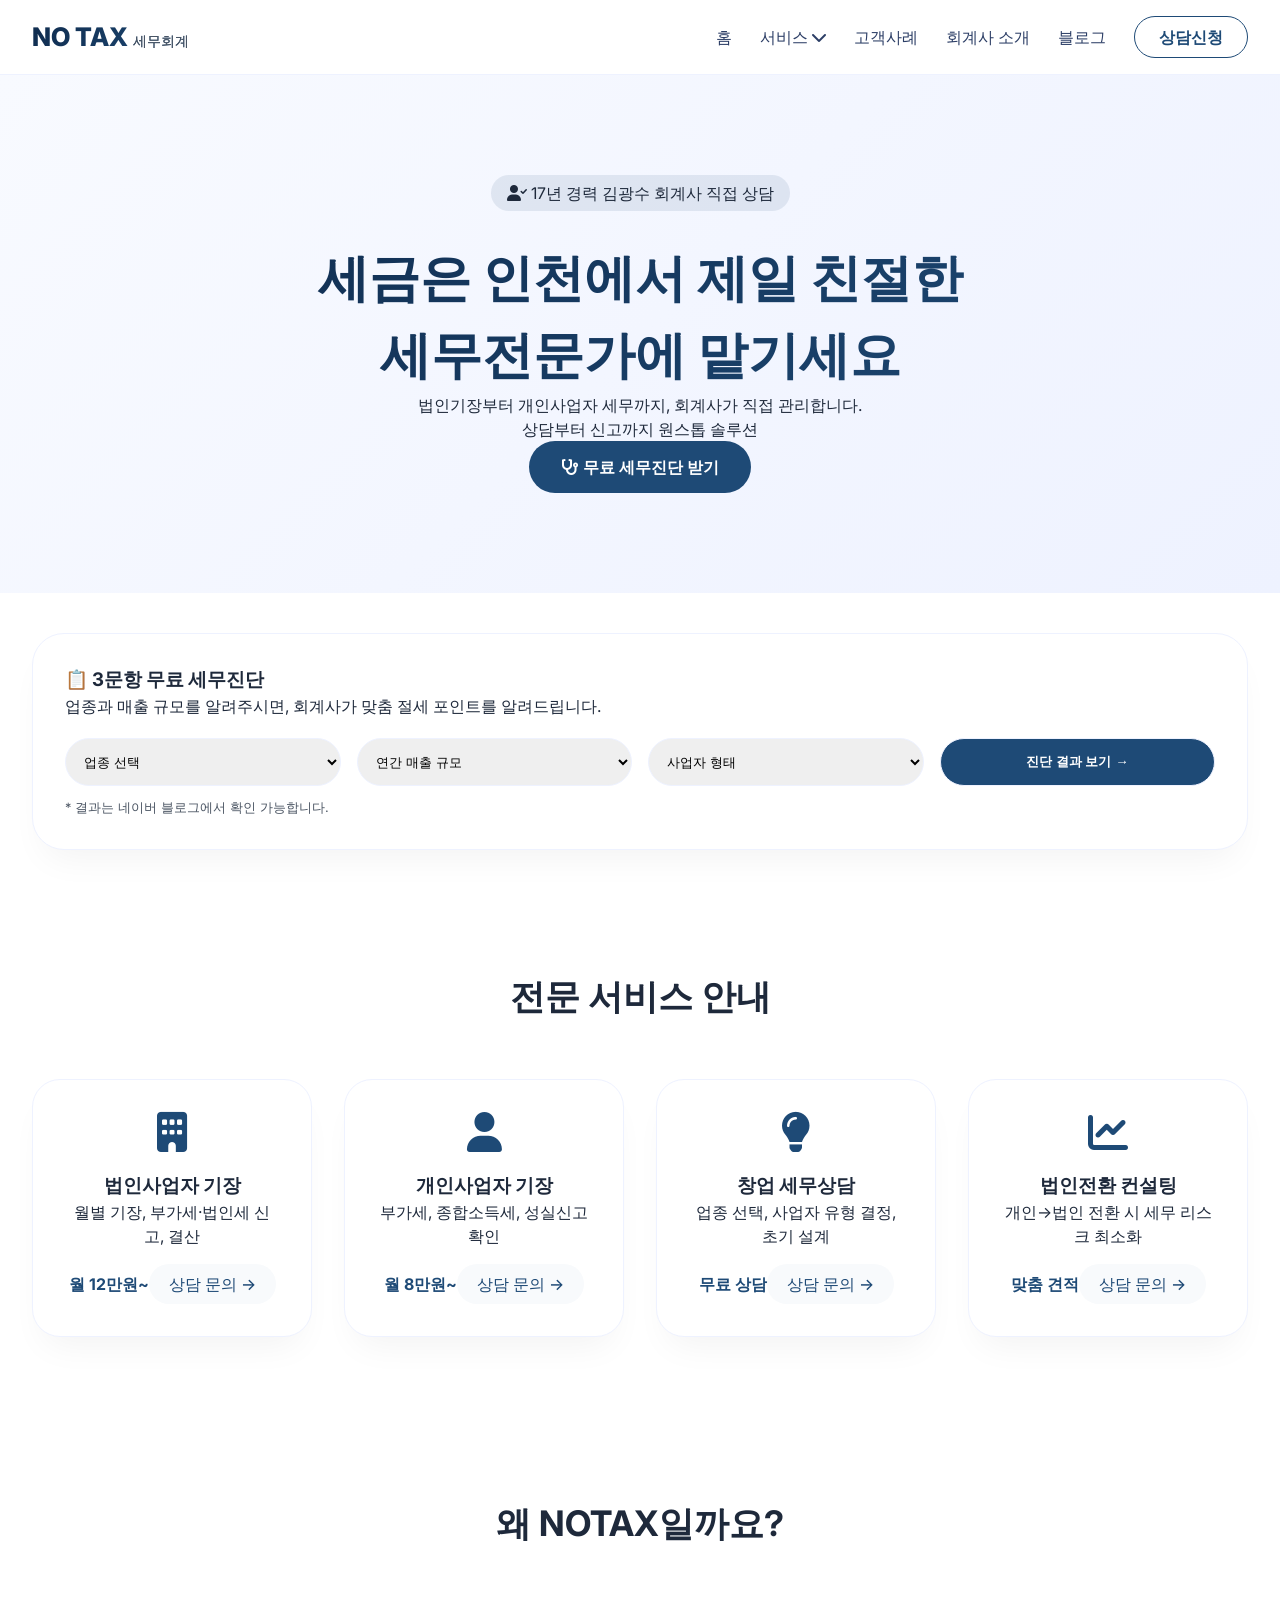
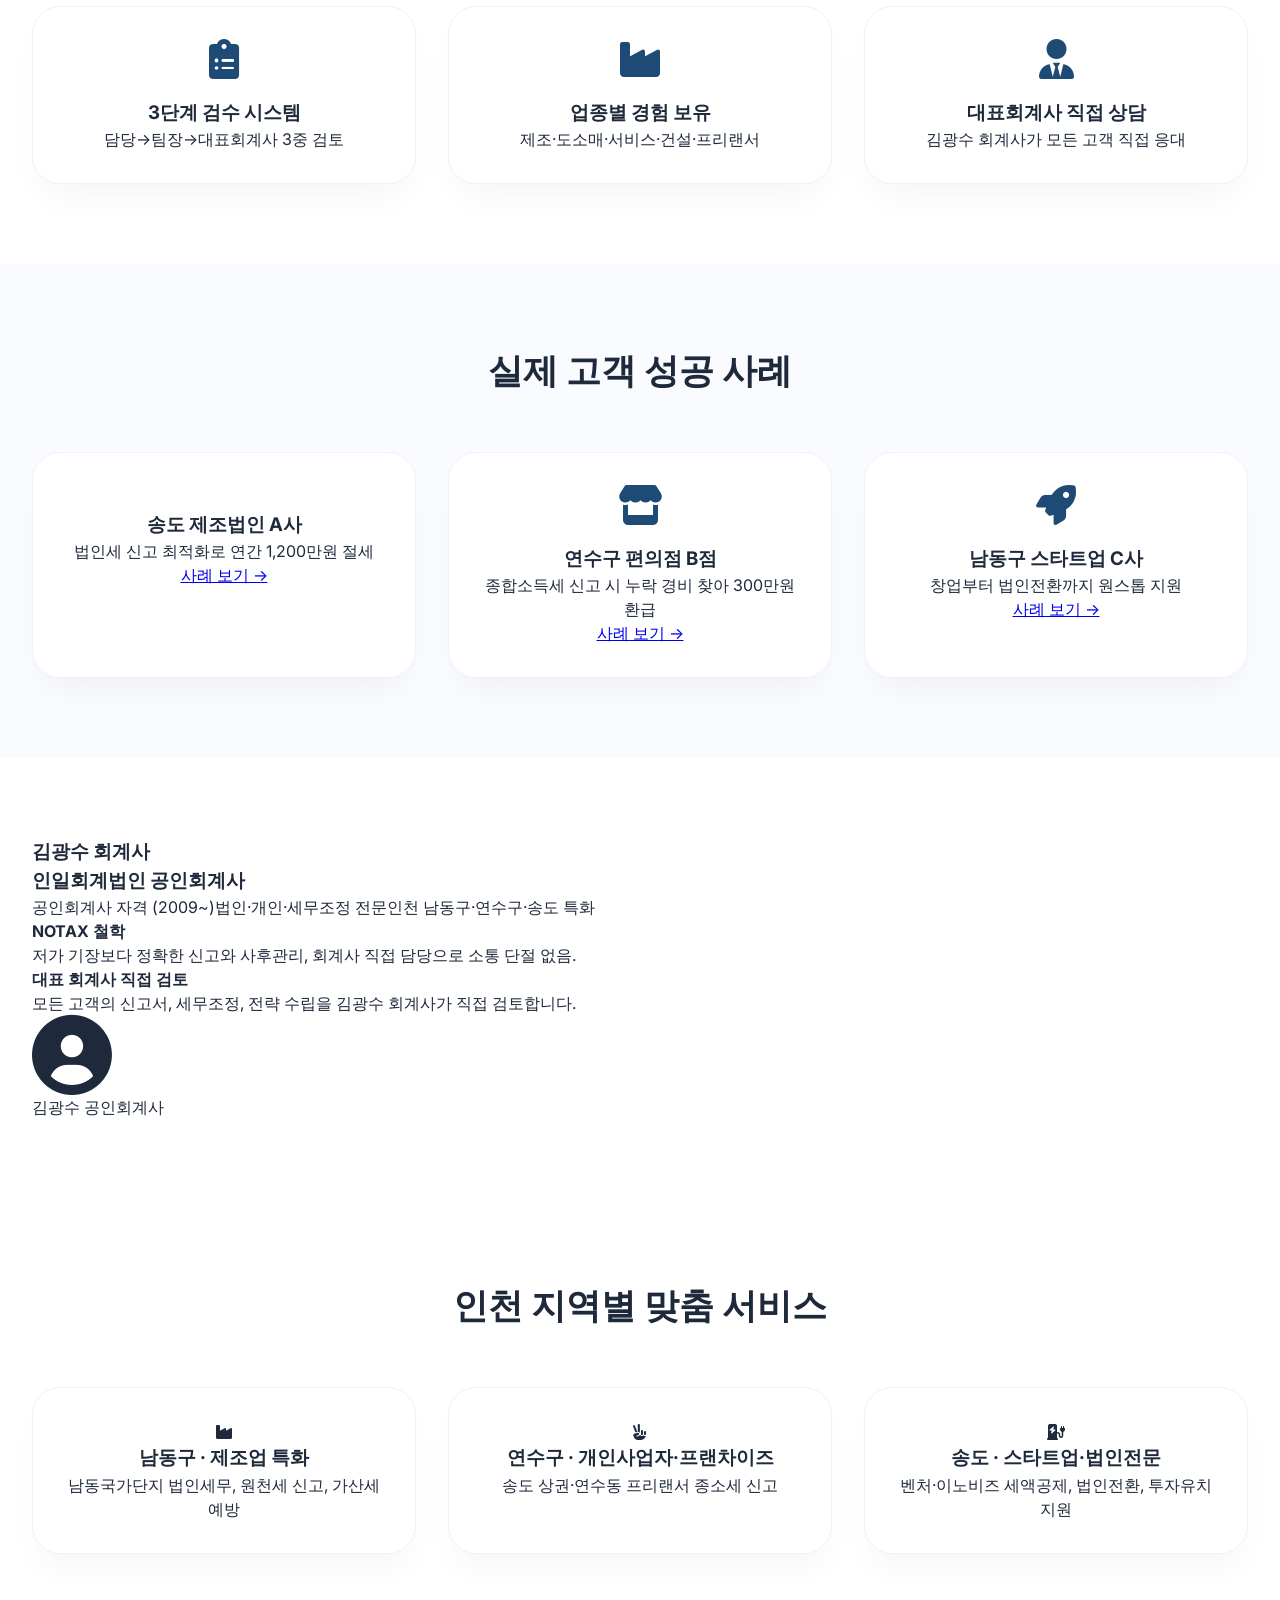
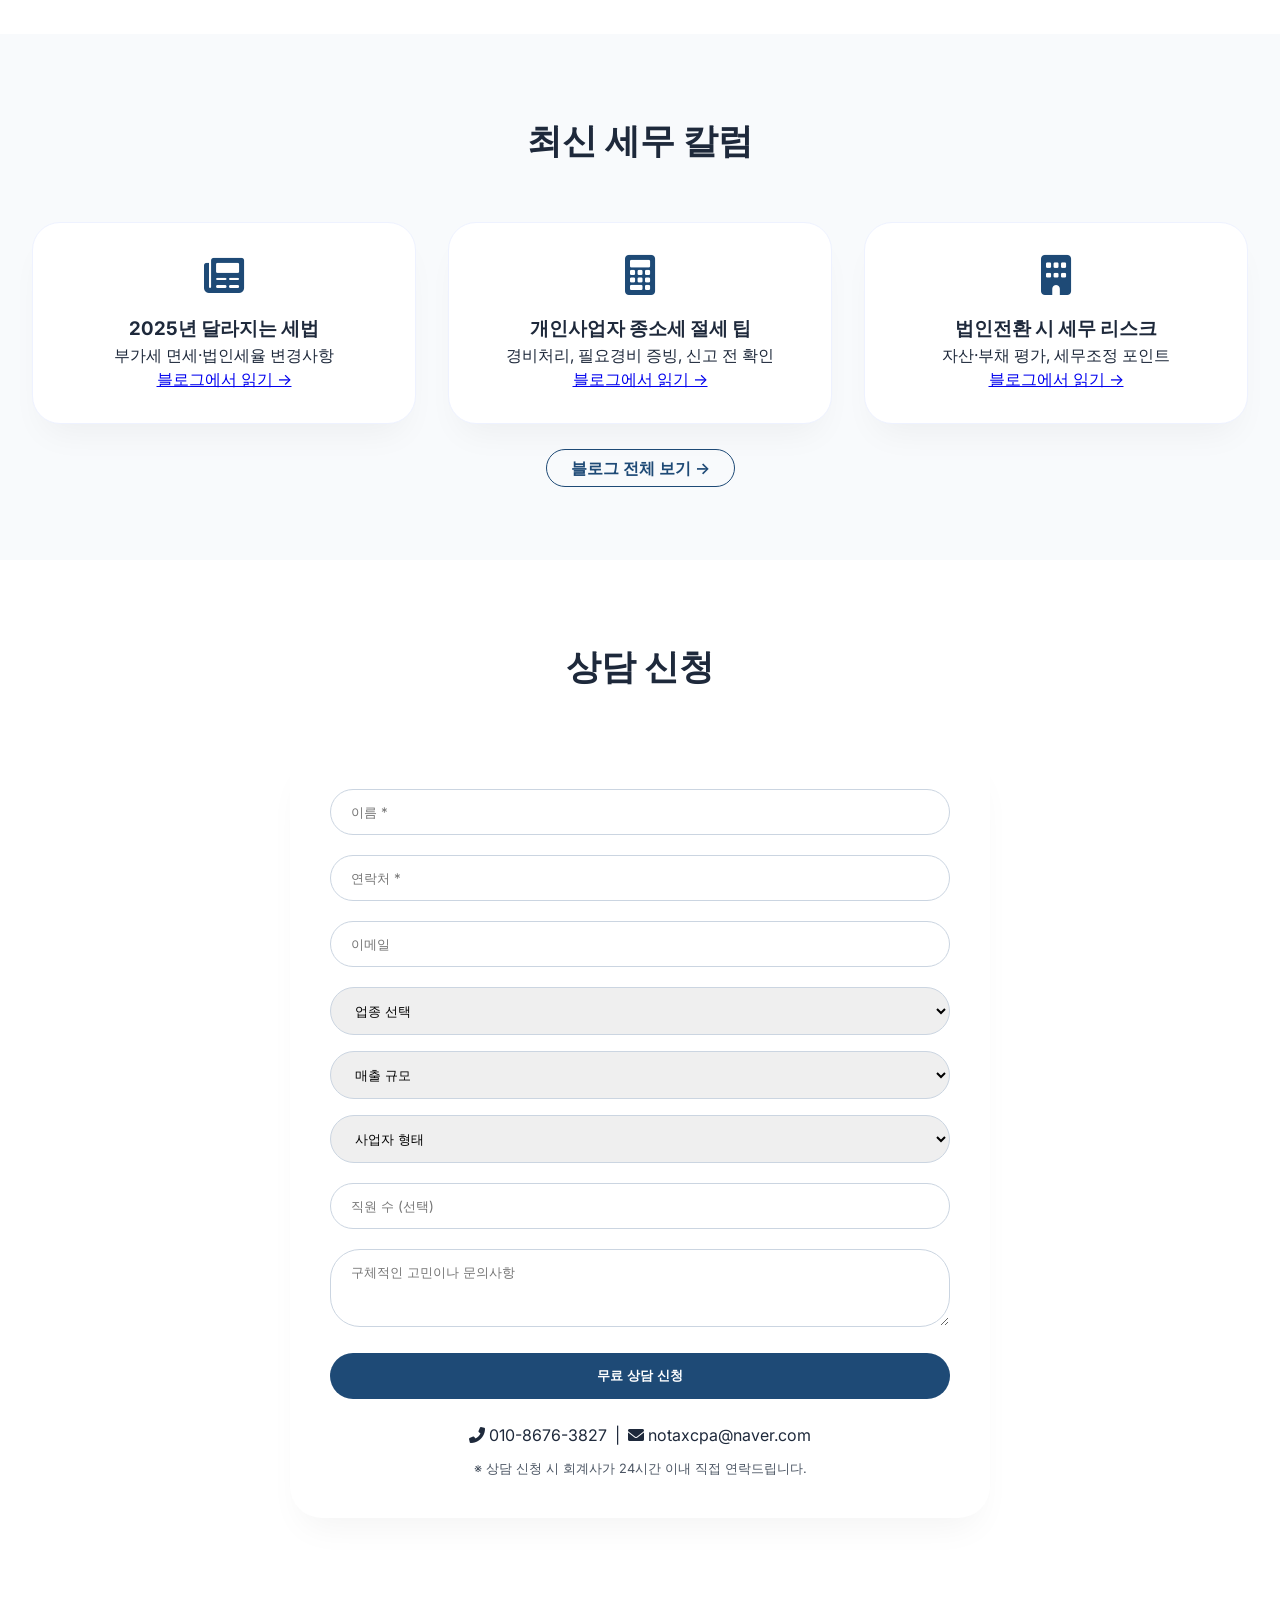
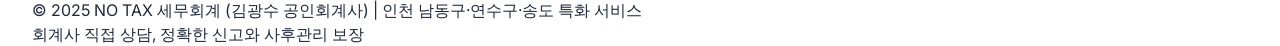
==== index.html @ ab807191 "new d" ====
<!DOCTYPE html>
<html lang="ko">
<head>
    <meta charset="UTF-8">
    <meta name="viewport" content="width=device-width, initial-scale=1.0, user-scalable=yes">
    <title>NOTAX 세무회계 | 김광수 회계사 | 인천 세무·회계 컨설팅</title>
    <meta name="description" content="17년 경력 김광수 회계사가 직접 상담하는 인천 남동구·연수구·송도 지역 특화 세무회계. 법인·개인사업자 기장, 세무조정, 절세컨설팅.">
    <meta name="keywords" content="인천세무사, 남동구세무사, 연수구세무사, 송도세무사, 김광수회계사, 법인세무, 개인사업자세무">
    <link href="https://fonts.googleapis.com/css2?family=Inter:opsz,wght@14..32,300..800&display=swap" rel="stylesheet">
    <link rel="stylesheet" href="https://cdnjs.cloudflare.com/ajax/libs/font-awesome/6.0.0-beta3/css/all.min.css">
    <link rel="stylesheet" href="css/style.css">
</head>
<body>
<header>
    <div class="container header-inner">
        <div class="logo">NO TAX <span>세무회계</span></div>
        <div class="menu-toggle"><i class="fas fa-bars"></i></div>
        <nav>
            <a href="#home">홈</a>
            <div class="dropdown"><button class="dropbtn">서비스 <i class="fas fa-chevron-down"></i></button>
                <div class="dropdown-content"><a href="#service-corp">법인사업자 기장</a><a href="#service-individual">개인사업자 기장</a><a href="#service-startup">창업 세무상담</a><a href="#service-conversion">법인전환 컨설팅</a></div>
            </div>
            <a href="#cases">고객사례</a><a href="#about">회계사 소개</a><a href="#blog">블로그</a>
            <a href="#contact" class="btn-outline">상담신청</a>
        </nav>
    </div>
</header>
<main>
    <section class="hero" id="home"><div class="container"><div class="hero-badge"><i class="fas fa-user-check"></i> 17년 경력 김광수 회계사 직접 상담</div><h1>세금은 인천에서 제일 친절한<br>세무전문가에 맡기세요</h1><p>법인기장부터 개인사업자 세무까지, 회계사가 직접 관리합니다.<br>상담부터 신고까지 원스톱 솔루션</p><a href="#free-diagnosis" class="btn-primary"><i class="fas fa-stethoscope"></i> 무료 세무진단 받기</a></div></section>
    <section id="free-diagnosis" style="background:#fff; padding:40px 0;"><div class="container"><div class="diagnosis-box"><h3>📋 3문항 무료 세무진단</h3><p>업종과 매출 규모를 알려주시면, 회계사가 맞춤 절세 포인트를 알려드립니다.</p><form id="quickDiagnosis"><div class="diag-row"><select id="industry" required><option value="">업종 선택</option><option>제조업</option><option>도소매업</option><option>서비스업</option><option>건설업</option><option>프리랜서</option></select><select id="revenue" required><option value="">연간 매출 규모</option><option>1억 미만</option><option>1억~5억</option><option>5억~10억</option><option>10억 이상</option></select><select id="businessType" required><option value="">사업자 형태</option><option>개인사업자</option><option>법인사업자</option></select><button type="submit" class="btn-primary">진단 결과 보기 →</button></div></form><p class="small">* 결과는 네이버 블로그에서 확인 가능합니다.</p></div></div></section>
    <section id="services"><div class="container"><h2 class="section-title">전문 서비스 안내</h2><div class="card-grid"><div class="card" id="service-corp"><i class="fas fa-building"></i><h3>법인사업자 기장</h3><p>월별 기장, 부가세·법인세 신고, 결산</p><span class="price-tag">월 12만원~</span><a href="#contact" class="btn-sm">상담 문의 →</a></div><div class="card" id="service-individual"><i class="fas fa-user"></i><h3>개인사업자 기장</h3><p>부가세, 종합소득세, 성실신고 확인</p><span class="price-tag">월 8만원~</span><a href="#contact" class="btn-sm">상담 문의 →</a></div><div class="card" id="service-startup"><i class="fas fa-lightbulb"></i><h3>창업 세무상담</h3><p>업종 선택, 사업자 유형 결정, 초기 설계</p><span class="price-tag">무료 상담</span><a href="#contact" class="btn-sm">상담 문의 →</a></div><div class="card" id="service-conversion"><i class="fas fa-chart-line"></i><h3>법인전환 컨설팅</h3><p>개인→법인 전환 시 세무 리스크 최소화</p><span class="price-tag">맞춤 견적</span><a href="#contact" class="btn-sm">상담 문의 →</a></div></div></div></section>
    <section class="trust-section"><div class="container"><h2 class="section-title">왜 NOTAX일까요?</h2><div class="trust-grid"><div class="trust-item"><i class="fas fa-clipboard-list"></i><h3>3단계 검수 시스템</h3><p>담당→팀장→대표회계사 3중 검토</p></div><div class="trust-item"><i class="fas fa-industry"></i><h3>업종별 경험 보유</h3><p>제조·도소매·서비스·건설·프리랜서</p></div><div class="trust-item"><i class="fas fa-user-tie"></i><h3>대표회계사 직접 상담</h3><p>김광수 회계사가 모든 고객 직접 응대</p></div></div></div></section>
    <section id="cases" style="background:#f9fbfe;"><div class="container"><h2 class="section-title">실제 고객 성공 사례</h2><div class="case-grid"><div class="case-card"><i class="fas fa-chart-simple"></i><h3>송도 제조법인 A사</h3><p>법인세 신고 최적화로 연간 1,200만원 절세</p><a href="#" class="naver-blog-link" data-category="case1">사례 보기 →</a></div><div class="case-card"><i class="fas fa-store"></i><h3>연수구 편의점 B점</h3><p>종합소득세 신고 시 누락 경비 찾아 300만원 환급</p><a href="#" class="naver-blog-link" data-category="case2">사례 보기 →</a></div><div class="case-card"><i class="fas fa-rocket"></i><h3>남동구 스타트업 C사</h3><p>창업부터 법인전환까지 원스톱 지원</p><a href="#" class="naver-blog-link" data-category="case3">사례 보기 →</a></div></div></div></section>
    <section id="about"><div class="container"><div class="about-grid"><div class="about-text"><h3>김광수 회계사<br>인일회계법인 공인회계사</h3><div class="badge-list"><span class="badge">공인회계사 자격 (2009~)</span><span class="badge">법인·개인·세무조정 전문</span><span class="badge">인천 남동구·연수구·송도 특화</span></div><p><strong>NOTAX 철학</strong><br>저가 기장보다 정확한 신고와 사후관리, 회계사 직접 담당으로 소통 단절 없음.</p><p><strong>대표 회계사 직접 검토</strong><br>모든 고객의 신고서, 세무조정, 전략 수립을 김광수 회계사가 직접 검토합니다.</p></div><div class="about-image"><i class="fas fa-user-circle" style="font-size:5rem;"></i><p>김광수 공인회계사</p></div></div></div></section>
    <section style="background:#fff;"><div class="container"><h2 class="section-title">인천 지역별 맞춤 서비스</h2><div class="region-advanced"><div class="region-block"><i class="fas fa-industry"></i><h3>남동구 · 제조업 특화</h3><p>남동국가단지 법인세무, 원천세 신고, 가산세 예방</p></div><div class="region-block"><i class="fas fa-hand-peace"></i><h3>연수구 · 개인사업자·프랜차이즈</h3><p>송도 상권·연수동 프리랜서 종소세 신고</p></div><div class="region-block"><i class="fas fa-charging-station"></i><h3>송도 · 스타트업·법인전문</h3><p>벤처·이노비즈 세액공제, 법인전환, 투자유치 지원</p></div></div></div></section>
    <section id="blog" style="background:#f8fafc;"><div class="container"><h2 class="section-title">최신 세무 칼럼</h2><div class="blog-grid"><div class="blog-card"><i class="fas fa-newspaper"></i><h3>2025년 달라지는 세법</h3><p>부가세 면세·법인세율 변경사항</p><a href="#" class="naver-blog-link" data-category="blog1">블로그에서 읽기 →</a></div><div class="blog-card"><i class="fas fa-calculator"></i><h3>개인사업자 종소세 절세 팁</h3><p>경비처리, 필요경비 증빙, 신고 전 확인</p><a href="#" class="naver-blog-link" data-category="blog2">블로그에서 읽기 →</a></div><div class="blog-card"><i class="fas fa-building"></i><h3>법인전환 시 세무 리스크</h3><p>자산·부채 평가, 세무조정 포인트</p><a href="#" class="naver-blog-link" data-category="blog3">블로그에서 읽기 →</a></div></div><div class="center-btn"><a href="#" class="btn-outline naver-blog-link" data-category="blog-main">블로그 전체 보기 →</a></div></div></section>
    <section id="contact"><div class="container"><h2 class="section-title">상담 신청</h2><div class="contact-form"><form id="taxContactForm"><div class="form-group"><input type="text" placeholder="이름 *" required></div><div class="form-group"><input type="tel" placeholder="연락처 *" required></div><div class="form-group"><input type="email" placeholder="이메일"></div><div class="form-row"><select required><option value="">업종 선택</option><option>제조업</option><option>도소매업</option><option>서비스업</option><option>건설업</option><option>프리랜서</option></select><select required><option value="">매출 규모</option><option>1억 미만</option><option>1억~5억</option><option>5억~10억</option><option>10억 이상</option></select><select required><option value="">사업자 형태</option><option>개인사업자</option><option>법인사업자</option></select></div><div class="form-group"><input type="text" placeholder="직원 수 (선택)"></div><div class="form-group"><textarea rows="3" placeholder="구체적인 고민이나 문의사항"></textarea></div><button type="submit" class="btn-primary" style="width:100%">무료 상담 신청</button></form><div class="contact-direct"><p><i class="fas fa-phone-alt"></i> 010-8676-3827 &nbsp;|&nbsp; <i class="fas fa-envelope"></i> notaxcpa@naver.com</p><p class="small">※ 상담 신청 시 회계사가 24시간 이내 직접 연락드립니다.</p></div></div></div></section>
</main>
<footer><div class="container"><p>© 2025 NO TAX 세무회계 (김광수 공인회계사) | 인천 남동구·연수구·송도 특화 서비스</p><p>회계사 직접 상담, 정확한 신고와 사후관리 보장</p></div></footer>
<script src="js/main.js"></script>
</body>
</html>
---- css/style.css ----
:root{--primary:#1e4a76;--primary-dark:#0f2b4d;--gray-bg:#f8fafc;--border:#eef2ff;--text-dark:#1e293b;--text-light:#4b5563;--radius-card:28px;--radius-btn:44px;--shadow:0 20px 35px -12px rgba(0,0,0,0.05)}*{margin:0;padding:0;box-sizing:border-box}body{font-family:'Inter','Pretendard',sans-serif;background:#fff;color:var(--text-dark);line-height:1.5;scroll-behavior:smooth}.container{max-width:1280px;margin:0 auto;padding:0 32px}header{position:sticky;top:0;background:rgba(255,255,255,0.96);backdrop-filter:blur(12px);border-bottom:1px solid var(--border);z-index:1000;padding:16px 0}.header-inner{display:flex;justify-content:space-between;align-items:center;flex-wrap:wrap}.logo{font-weight:800;font-size:1.6rem;background:linear-gradient(135deg,var(--primary-dark),var(--primary));background-clip:text;-webkit-background-clip:text;color:transparent}.logo span{font-size:0.85rem;font-weight:400;background:none;color:var(--text-light)}nav{display:flex;gap:28px;align-items:center}nav a,.dropbtn{text-decoration:none;color:#2c3e66;font-weight:500;transition:0.2s;background:none;border:none;font-size:1rem;cursor:pointer}.dropdown{position:relative}.dropdown-content{display:none;position:absolute;background:#fff;min-width:180px;box-shadow:0 12px 24px rgba(0,0,0,0.08);border-radius:16px;top:30px;left:0;z-index:1;padding:8px 0;border:1px solid var(--border)}.dropdown-content a{display:block;padding:10px 20px;color:var(--text-light)}.dropdown:hover .dropdown-content{display:block}.btn-outline{border:1.5px solid var(--primary);padding:8px 24px;border-radius:40px;color:var(--primary);font-weight:600;background:transparent;text-decoration:none}.btn-outline:hover{background:var(--primary);color:#fff}.btn-primary{background:var(--primary);color:#fff;padding:14px 32px;border-radius:var(--radius-btn);font-weight:600;border:none;cursor:pointer;transition:0.2s;display:inline-block;text-decoration:none}.btn-primary:hover{background:var(--primary-dark);transform:translateY(-2px)}.btn-sm{display:inline-block;margin-top:16px;padding:8px 20px;background:var(--gray-bg);color:var(--primary);border-radius:40px;text-decoration:none;font-weight:500}section{padding:80px 0}.section-title{text-align:center;font-size:2.2rem;margin-bottom:56px;font-weight:700}.hero{background:linear-gradient(135deg,#f8faff,#eef2ff);text-align:center;padding:100px 0}.hero h1{font-size:3.2rem;background:linear-gradient(135deg,var(--primary-dark),var(--primary));background-clip:text;-webkit-background-clip:text;color:transparent}.hero-badge{display:inline-block;background:rgba(30,74,118,0.1);padding:6px 16px;border-radius:40px;margin-bottom:28px}.diagnosis-box{background:#fff;border-radius:32px;padding:32px;box-shadow:var(--shadow);border:1px solid var(--border)}.diag-row{display:flex;gap:16px;flex-wrap:wrap;margin-top:20px}.diag-row select,.diag-row button{flex:1;padding:14px;border-radius:40px;border:1px solid var(--border)}.card-grid,.trust-grid,.case-grid,.blog-grid,.region-advanced{display:flex;gap:32px;flex-wrap:wrap;justify-content:center}.card,.trust-item,.case-card,.blog-card,.region-block{background:#fff;border-radius:var(--radius-card);padding:32px;box-shadow:var(--shadow);border:1px solid var(--border);flex:1;min-width:240px;text-align:center;transition:0.2s}.card i,.trust-item i,.case-card i,.blog-card i{font-size:2.5rem;color:var(--primary);margin-bottom:20px}.price-tag{font-weight:700;color:var(--primary);display:inline-block;margin-top:12px}.contact-form{max-width:700px;margin:0 auto;background:#fff;padding:40px;border-radius:32px;box-shadow:var(--shadow)}.form-group,.form-row{margin-bottom:20px}.form-row{display:flex;gap:16px;flex-wrap:wrap}input,select,textarea{width:100%;padding:14px 20px;border:1px solid #cbd5e1;border-radius:30px;font-family:inherit}.contact-direct{text-align:center;margin-top:24px}.menu-toggle{display:none;font-size:1.8rem;cursor:pointer}.center-btn{text-align:center;margin-top:32px}.small{font-size:0.8rem;color:var(--text-light);margin-top:12px}@media (max-width:768px){.container{padding:0 20px}nav{display:none;width:100%;flex-direction:column;background:#fff;padding:20px;border-radius:28px;margin-top:16px}nav.show{display:flex}.menu-toggle{display:block}.dropdown-content{position:static;box-shadow:none;padding-left:20px}.hero h1{font-size:2.2rem}.diag-row,.form-row{flex-direction:column}}
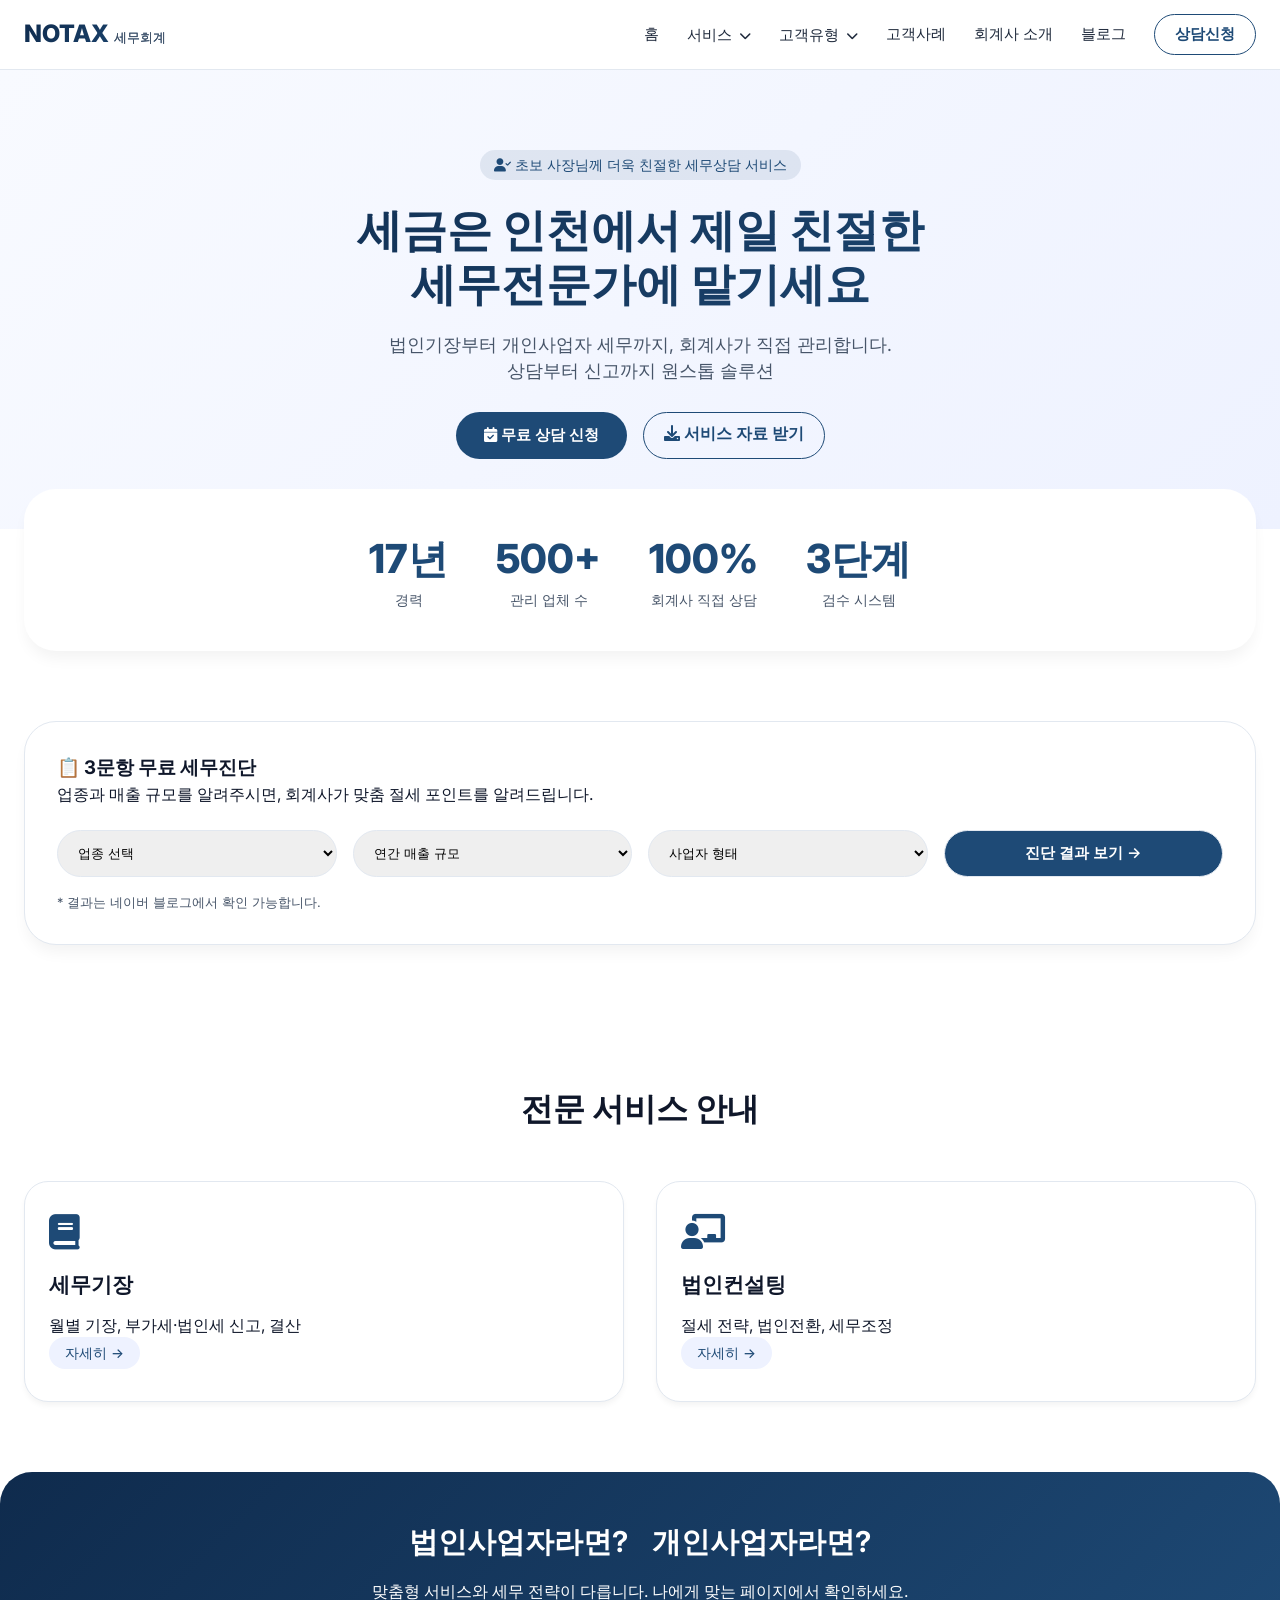
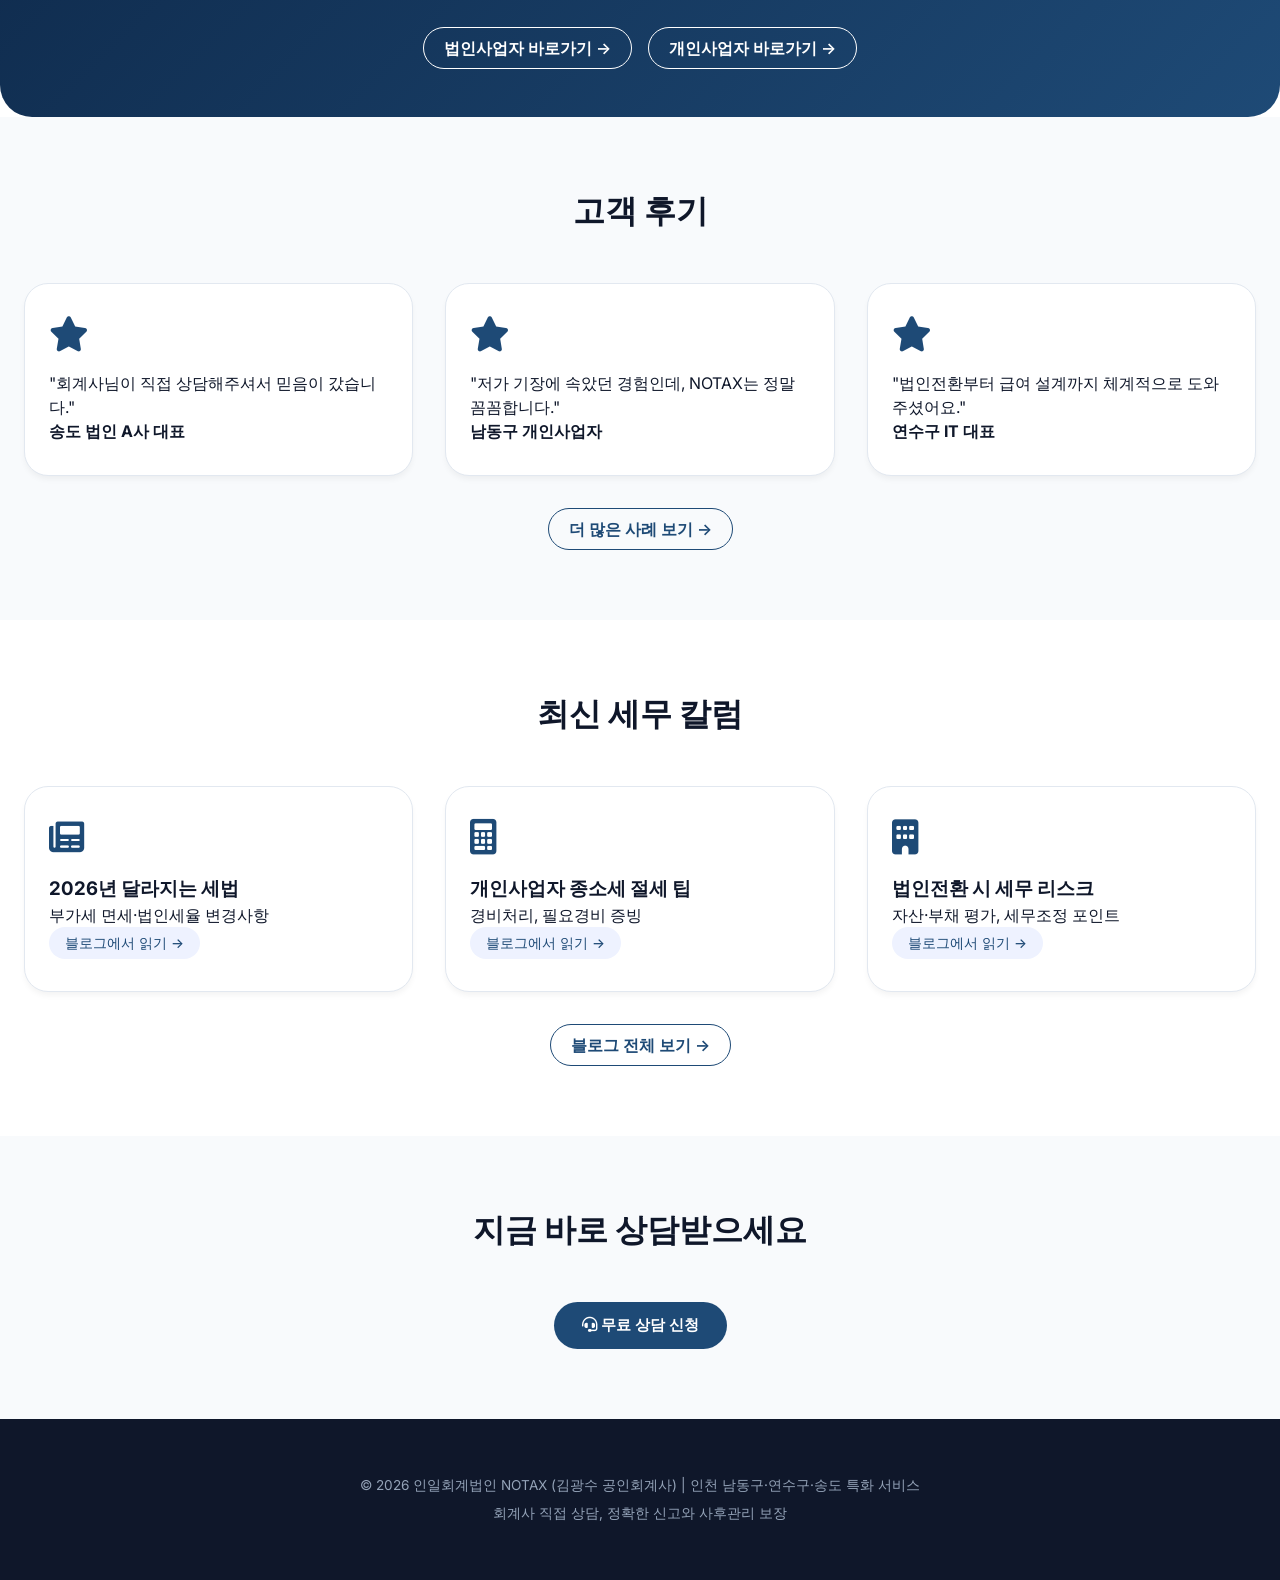
==== commit b8b3ea53: "renovation" ====
--- a/index.html
+++ b/index.html
@@ -2,41 +2,119 @@
 <html lang="ko">
 <head>
     <meta charset="UTF-8">
-    <meta name="viewport" content="width=device-width, initial-scale=1.0, user-scalable=yes">
-    <title>NOTAX 세무회계 | 김광수 회계사 | 인천 세무·회계 컨설팅</title>
+    <meta name="viewport" content="width=device-width, initial-scale=1.0">
+    <title>NOTAX 세무회계 | 인천 세무사 김광수</title>
     <meta name="description" content="17년 경력 김광수 회계사가 직접 상담하는 인천 남동구·연수구·송도 지역 특화 세무회계. 법인·개인사업자 기장, 세무조정, 절세컨설팅.">
-    <meta name="keywords" content="인천세무사, 남동구세무사, 연수구세무사, 송도세무사, 김광수회계사, 법인세무, 개인사업자세무">
-    <link href="https://fonts.googleapis.com/css2?family=Inter:opsz,wght@14..32,300..800&display=swap" rel="stylesheet">
+    <link href="https://fonts.googleapis.com/css2?family=Inter:wght@300..800&display=swap" rel="stylesheet">
     <link rel="stylesheet" href="https://cdnjs.cloudflare.com/ajax/libs/font-awesome/6.0.0-beta3/css/all.min.css">
     <link rel="stylesheet" href="css/style.css">
 </head>
 <body>
-<header>
-    <div class="container header-inner">
-        <div class="logo">NO TAX <span>세무회계</span></div>
-        <div class="menu-toggle"><i class="fas fa-bars"></i></div>
-        <nav>
-            <a href="#home">홈</a>
-            <div class="dropdown"><button class="dropbtn">서비스 <i class="fas fa-chevron-down"></i></button>
-                <div class="dropdown-content"><a href="#service-corp">법인사업자 기장</a><a href="#service-individual">개인사업자 기장</a><a href="#service-startup">창업 세무상담</a><a href="#service-conversion">법인전환 컨설팅</a></div>
+<div id="header"></div>
+<main>
+    <section class="hero">
+        <div class="container">
+            <div class="hero-badge"><i class="fas fa-user-check"></i> 초보 사장님께 더욱 친절한 세무상담 서비스</div>
+            <h1>세금은 인천에서 제일 친절한<br>세무전문가에 맡기세요</h1>
+            <p>법인기장부터 개인사업자 세무까지, 회계사가 직접 관리합니다.<br>상담부터 신고까지 원스톱 솔루션</p>
+            <div class="cta-group">
+                <a href="contact.html" class="btn-primary"><i class="fas fa-calendar-check"></i> 무료 상담 신청</a>
+                <a href="#" class="btn-outline naver-blog-link" data-category="blog-main"><i class="fas fa-download"></i> 서비스 자료 받기</a>
             </div>
-            <a href="#cases">고객사례</a><a href="#about">회계사 소개</a><a href="#blog">블로그</a>
-            <a href="#contact" class="btn-outline">상담신청</a>
-        </nav>
+        </div>
+    </section>
+
+    <div class="container" style="margin-top: -40px;">
+        <div class="stats-grid">
+            <div class="stat-item"><div class="stat-number">17년</div><div class="stat-label">경력</div></div>
+            <div class="stat-item"><div class="stat-number">500+</div><div class="stat-label">관리 업체 수</div></div>
+            <div class="stat-item"><div class="stat-number">100%</div><div class="stat-label">회계사 직접 상담</div></div>
+            <div class="stat-item"><div class="stat-number">3단계</div><div class="stat-label">검수 시스템</div></div>
+        </div>
     </div>
-</header>
-<main>
-    <section class="hero" id="home"><div class="container"><div class="hero-badge"><i class="fas fa-user-check"></i> 17년 경력 김광수 회계사 직접 상담</div><h1>세금은 인천에서 제일 친절한<br>세무전문가에 맡기세요</h1><p>법인기장부터 개인사업자 세무까지, 회계사가 직접 관리합니다.<br>상담부터 신고까지 원스톱 솔루션</p><a href="#free-diagnosis" class="btn-primary"><i class="fas fa-stethoscope"></i> 무료 세무진단 받기</a></div></section>
-    <section id="free-diagnosis" style="background:#fff; padding:40px 0;"><div class="container"><div class="diagnosis-box"><h3>📋 3문항 무료 세무진단</h3><p>업종과 매출 규모를 알려주시면, 회계사가 맞춤 절세 포인트를 알려드립니다.</p><form id="quickDiagnosis"><div class="diag-row"><select id="industry" required><option value="">업종 선택</option><option>제조업</option><option>도소매업</option><option>서비스업</option><option>건설업</option><option>프리랜서</option></select><select id="revenue" required><option value="">연간 매출 규모</option><option>1억 미만</option><option>1억~5억</option><option>5억~10억</option><option>10억 이상</option></select><select id="businessType" required><option value="">사업자 형태</option><option>개인사업자</option><option>법인사업자</option></select><button type="submit" class="btn-primary">진단 결과 보기 →</button></div></form><p class="small">* 결과는 네이버 블로그에서 확인 가능합니다.</p></div></div></section>
-    <section id="services"><div class="container"><h2 class="section-title">전문 서비스 안내</h2><div class="card-grid"><div class="card" id="service-corp"><i class="fas fa-building"></i><h3>법인사업자 기장</h3><p>월별 기장, 부가세·법인세 신고, 결산</p><span class="price-tag">월 12만원~</span><a href="#contact" class="btn-sm">상담 문의 →</a></div><div class="card" id="service-individual"><i class="fas fa-user"></i><h3>개인사업자 기장</h3><p>부가세, 종합소득세, 성실신고 확인</p><span class="price-tag">월 8만원~</span><a href="#contact" class="btn-sm">상담 문의 →</a></div><div class="card" id="service-startup"><i class="fas fa-lightbulb"></i><h3>창업 세무상담</h3><p>업종 선택, 사업자 유형 결정, 초기 설계</p><span class="price-tag">무료 상담</span><a href="#contact" class="btn-sm">상담 문의 →</a></div><div class="card" id="service-conversion"><i class="fas fa-chart-line"></i><h3>법인전환 컨설팅</h3><p>개인→법인 전환 시 세무 리스크 최소화</p><span class="price-tag">맞춤 견적</span><a href="#contact" class="btn-sm">상담 문의 →</a></div></div></div></section>
-    <section class="trust-section"><div class="container"><h2 class="section-title">왜 NOTAX일까요?</h2><div class="trust-grid"><div class="trust-item"><i class="fas fa-clipboard-list"></i><h3>3단계 검수 시스템</h3><p>담당→팀장→대표회계사 3중 검토</p></div><div class="trust-item"><i class="fas fa-industry"></i><h3>업종별 경험 보유</h3><p>제조·도소매·서비스·건설·프리랜서</p></div><div class="trust-item"><i class="fas fa-user-tie"></i><h3>대표회계사 직접 상담</h3><p>김광수 회계사가 모든 고객 직접 응대</p></div></div></div></section>
-    <section id="cases" style="background:#f9fbfe;"><div class="container"><h2 class="section-title">실제 고객 성공 사례</h2><div class="case-grid"><div class="case-card"><i class="fas fa-chart-simple"></i><h3>송도 제조법인 A사</h3><p>법인세 신고 최적화로 연간 1,200만원 절세</p><a href="#" class="naver-blog-link" data-category="case1">사례 보기 →</a></div><div class="case-card"><i class="fas fa-store"></i><h3>연수구 편의점 B점</h3><p>종합소득세 신고 시 누락 경비 찾아 300만원 환급</p><a href="#" class="naver-blog-link" data-category="case2">사례 보기 →</a></div><div class="case-card"><i class="fas fa-rocket"></i><h3>남동구 스타트업 C사</h3><p>창업부터 법인전환까지 원스톱 지원</p><a href="#" class="naver-blog-link" data-category="case3">사례 보기 →</a></div></div></div></section>
-    <section id="about"><div class="container"><div class="about-grid"><div class="about-text"><h3>김광수 회계사<br>인일회계법인 공인회계사</h3><div class="badge-list"><span class="badge">공인회계사 자격 (2009~)</span><span class="badge">법인·개인·세무조정 전문</span><span class="badge">인천 남동구·연수구·송도 특화</span></div><p><strong>NOTAX 철학</strong><br>저가 기장보다 정확한 신고와 사후관리, 회계사 직접 담당으로 소통 단절 없음.</p><p><strong>대표 회계사 직접 검토</strong><br>모든 고객의 신고서, 세무조정, 전략 수립을 김광수 회계사가 직접 검토합니다.</p></div><div class="about-image"><i class="fas fa-user-circle" style="font-size:5rem;"></i><p>김광수 공인회계사</p></div></div></div></section>
-    <section style="background:#fff;"><div class="container"><h2 class="section-title">인천 지역별 맞춤 서비스</h2><div class="region-advanced"><div class="region-block"><i class="fas fa-industry"></i><h3>남동구 · 제조업 특화</h3><p>남동국가단지 법인세무, 원천세 신고, 가산세 예방</p></div><div class="region-block"><i class="fas fa-hand-peace"></i><h3>연수구 · 개인사업자·프랜차이즈</h3><p>송도 상권·연수동 프리랜서 종소세 신고</p></div><div class="region-block"><i class="fas fa-charging-station"></i><h3>송도 · 스타트업·법인전문</h3><p>벤처·이노비즈 세액공제, 법인전환, 투자유치 지원</p></div></div></div></section>
-    <section id="blog" style="background:#f8fafc;"><div class="container"><h2 class="section-title">최신 세무 칼럼</h2><div class="blog-grid"><div class="blog-card"><i class="fas fa-newspaper"></i><h3>2025년 달라지는 세법</h3><p>부가세 면세·법인세율 변경사항</p><a href="#" class="naver-blog-link" data-category="blog1">블로그에서 읽기 →</a></div><div class="blog-card"><i class="fas fa-calculator"></i><h3>개인사업자 종소세 절세 팁</h3><p>경비처리, 필요경비 증빙, 신고 전 확인</p><a href="#" class="naver-blog-link" data-category="blog2">블로그에서 읽기 →</a></div><div class="blog-card"><i class="fas fa-building"></i><h3>법인전환 시 세무 리스크</h3><p>자산·부채 평가, 세무조정 포인트</p><a href="#" class="naver-blog-link" data-category="blog3">블로그에서 읽기 →</a></div></div><div class="center-btn"><a href="#" class="btn-outline naver-blog-link" data-category="blog-main">블로그 전체 보기 →</a></div></div></section>
-    <section id="contact"><div class="container"><h2 class="section-title">상담 신청</h2><div class="contact-form"><form id="taxContactForm"><div class="form-group"><input type="text" placeholder="이름 *" required></div><div class="form-group"><input type="tel" placeholder="연락처 *" required></div><div class="form-group"><input type="email" placeholder="이메일"></div><div class="form-row"><select required><option value="">업종 선택</option><option>제조업</option><option>도소매업</option><option>서비스업</option><option>건설업</option><option>프리랜서</option></select><select required><option value="">매출 규모</option><option>1억 미만</option><option>1억~5억</option><option>5억~10억</option><option>10억 이상</option></select><select required><option value="">사업자 형태</option><option>개인사업자</option><option>법인사업자</option></select></div><div class="form-group"><input type="text" placeholder="직원 수 (선택)"></div><div class="form-group"><textarea rows="3" placeholder="구체적인 고민이나 문의사항"></textarea></div><button type="submit" class="btn-primary" style="width:100%">무료 상담 신청</button></form><div class="contact-direct"><p><i class="fas fa-phone-alt"></i> 010-8676-3827 &nbsp;|&nbsp; <i class="fas fa-envelope"></i> notaxcpa@naver.com</p><p class="small">※ 상담 신청 시 회계사가 24시간 이내 직접 연락드립니다.</p></div></div></div></section>
+
+    <section id="free-diagnosis">
+        <div class="container">
+            <div class="diagnosis-box">
+                <h3>📋 3문항 무료 세무진단</h3>
+                <p>업종과 매출 규모를 알려주시면, 회계사가 맞춤 절세 포인트를 알려드립니다.</p>
+                <form id="quickDiagnosis">
+                    <div class="diag-row">
+                        <select id="industry" required>
+                            <option value="">업종 선택</option>
+                            <option>제조업</option><option>도소매업</option><option>서비스업</option>
+                            <option>건설업</option><option>프리랜서</option>
+                        </select>
+                        <select id="revenue" required>
+                            <option value="">연간 매출 규모</option>
+                            <option>1억 미만</option><option>1억~5억</option>
+                            <option>5억~10억</option><option>10억 이상</option>
+                        </select>
+                        <select id="businessType" required>
+                            <option value="">사업자 형태</option>
+                            <option>개인사업자</option><option>법인사업자</option>
+                        </select>
+                        <button type="submit" class="btn-primary">진단 결과 보기 →</button>
+                    </div>
+                </form>
+                <p class="small" style="margin-top:16px; font-size:0.8rem; color:var(--text-muted);">* 결과는 네이버 블로그에서 확인 가능합니다.</p>
+            </div>
+        </div>
+    </section>
+
+    <section>
+        <div class="container">
+            <h2 class="section-title">전문 서비스 안내</h2>
+            <div class="card-grid">
+                <div class="card"><i class="fas fa-book"></i><h3>세무기장</h3><p>월별 기장, 부가세·법인세 신고, 결산</p><a href="solution/book.html" class="btn-sm">자세히 →</a></div>
+                <div class="card"><i class="fas fa-chalkboard-user"></i><h3>법인컨설팅</h3><p>절세 전략, 법인전환, 세무조정</p><a href="solution/consulting.html" class="btn-sm">자세히 →</a></div>
+            </div>
+        </div>
+    </section>
+
+    <section class="target-banner">
+        <div class="container">
+            <h3>법인사업자라면? &nbsp;&nbsp; 개인사업자라면?</h3>
+            <p>맞춤형 서비스와 세무 전략이 다릅니다. 나에게 맞는 페이지에서 확인하세요.</p>
+            <div class="cta-group" style="margin-top:24px">
+                <a href="target/corporate.html" class="btn-outline" style="border-color:#fff; color:#fff">법인사업자 바로가기 →</a>
+                <a href="target/sole.html" class="btn-outline" style="border-color:#fff; color:#fff">개인사업자 바로가기 →</a>
+            </div>
+        </div>
+    </section>
+
+    <section style="background: var(--gray-bg);">
+        <div class="container">
+            <h2 class="section-title">고객 후기</h2>
+            <div class="card-grid">
+                <div class="card"><i class="fas fa-star"></i><p>"회계사님이 직접 상담해주셔서 믿음이 갔습니다."</p><strong>송도 법인 A사 대표</strong></div>
+                <div class="card"><i class="fas fa-star"></i><p>"저가 기장에 속았던 경험인데, NOTAX는 정말 꼼꼼합니다."</p><strong>남동구 개인사업자</strong></div>
+                <div class="card"><i class="fas fa-star"></i><p>"법인전환부터 급여 설계까지 체계적으로 도와주셨어요."</p><strong>연수구 IT 대표</strong></div>
+            </div>
+            <div class="center-btn" style="text-align:center; margin-top:32px;"><a href="cases.html" class="btn-outline">더 많은 사례 보기 →</a></div>
+        </div>
+    </section>
+
+    <section>
+        <div class="container">
+            <h2 class="section-title">최신 세무 칼럼</h2>
+            <div class="blog-grid">
+                <div class="blog-card"><i class="fas fa-newspaper"></i><h3>2026년 달라지는 세법</h3><p>부가세 면세·법인세율 변경사항</p><a href="#" class="naver-blog-link btn-sm" data-category="blog1">블로그에서 읽기 →</a></div>
+                <div class="blog-card"><i class="fas fa-calculator"></i><h3>개인사업자 종소세 절세 팁</h3><p>경비처리, 필요경비 증빙</p><a href="#" class="naver-blog-link btn-sm" data-category="blog2">블로그에서 읽기 →</a></div>
+                <div class="blog-card"><i class="fas fa-building"></i><h3>법인전환 시 세무 리스크</h3><p>자산·부채 평가, 세무조정 포인트</p><a href="#" class="naver-blog-link btn-sm" data-category="blog3">블로그에서 읽기 →</a></div>
+            </div>
+            <div class="center-btn" style="text-align:center; margin-top:32px;"><a href="blog.html" class="btn-outline">블로그 전체 보기 →</a></div>
+        </div>
+    </section>
+
+    <section style="background: var(--gray-bg); text-align:center;">
+        <div class="container">
+            <h2 class="section-title">지금 바로 상담받으세요</h2>
+            <a href="contact.html" class="btn-primary"><i class="fas fa-headset"></i> 무료 상담 신청</a>
+        </div>
+    </section>
 </main>
-<footer><div class="container"><p>© 2025 NO TAX 세무회계 (김광수 공인회계사) | 인천 남동구·연수구·송도 특화 서비스</p><p>회계사 직접 상담, 정확한 신고와 사후관리 보장</p></div></footer>
+<div id="footer"></div>
 <script src="js/main.js"></script>
 </body>
 </html>
--- a/css/style.css
+++ b/css/style.css
@@ -1 +1,413 @@
-:root{--primary:#1e4a76;--primary-dark:#0f2b4d;--gray-bg:#f8fafc;--border:#eef2ff;--text-dark:#1e293b;--text-light:#4b5563;--radius-card:28px;--radius-btn:44px;--shadow:0 20px 35px -12px rgba(0,0,0,0.05)}*{margin:0;padding:0;box-sizing:border-box}body{font-family:'Inter','Pretendard',sans-serif;background:#fff;color:var(--text-dark);line-height:1.5;scroll-behavior:smooth}.container{max-width:1280px;margin:0 auto;padding:0 32px}header{position:sticky;top:0;background:rgba(255,255,255,0.96);backdrop-filter:blur(12px);border-bottom:1px solid var(--border);z-index:1000;padding:16px 0}.header-inner{display:flex;justify-content:space-between;align-items:center;flex-wrap:wrap}.logo{font-weight:800;font-size:1.6rem;background:linear-gradient(135deg,var(--primary-dark),var(--primary));background-clip:text;-webkit-background-clip:text;color:transparent}.logo span{font-size:0.85rem;font-weight:400;background:none;color:var(--text-light)}nav{display:flex;gap:28px;align-items:center}nav a,.dropbtn{text-decoration:none;color:#2c3e66;font-weight:500;transition:0.2s;background:none;border:none;font-size:1rem;cursor:pointer}.dropdown{position:relative}.dropdown-content{display:none;position:absolute;background:#fff;min-width:180px;box-shadow:0 12px 24px rgba(0,0,0,0.08);border-radius:16px;top:30px;left:0;z-index:1;padding:8px 0;border:1px solid var(--border)}.dropdown-content a{display:block;padding:10px 20px;color:var(--text-light)}.dropdown:hover .dropdown-content{display:block}.btn-outline{border:1.5px solid var(--primary);padding:8px 24px;border-radius:40px;color:var(--primary);font-weight:600;background:transparent;text-decoration:none}.btn-outline:hover{background:var(--primary);color:#fff}.btn-primary{background:var(--primary);color:#fff;padding:14px 32px;border-radius:var(--radius-btn);font-weight:600;border:none;cursor:pointer;transition:0.2s;display:inline-block;text-decoration:none}.btn-primary:hover{background:var(--primary-dark);transform:translateY(-2px)}.btn-sm{display:inline-block;margin-top:16px;padding:8px 20px;background:var(--gray-bg);color:var(--primary);border-radius:40px;text-decoration:none;font-weight:500}section{padding:80px 0}.section-title{text-align:center;font-size:2.2rem;margin-bottom:56px;font-weight:700}.hero{background:linear-gradient(135deg,#f8faff,#eef2ff);text-align:center;padding:100px 0}.hero h1{font-size:3.2rem;background:linear-gradient(135deg,var(--primary-dark),var(--primary));background-clip:text;-webkit-background-clip:text;color:transparent}.hero-badge{display:inline-block;background:rgba(30,74,118,0.1);padding:6px 16px;border-radius:40px;margin-bottom:28px}.diagnosis-box{background:#fff;border-radius:32px;padding:32px;box-shadow:var(--shadow);border:1px solid var(--border)}.diag-row{display:flex;gap:16px;flex-wrap:wrap;margin-top:20px}.diag-row select,.diag-row button{flex:1;padding:14px;border-radius:40px;border:1px solid var(--border)}.card-grid,.trust-grid,.case-grid,.blog-grid,.region-advanced{display:flex;gap:32px;flex-wrap:wrap;justify-content:center}.card,.trust-item,.case-card,.blog-card,.region-block{background:#fff;border-radius:var(--radius-card);padding:32px;box-shadow:var(--shadow);border:1px solid var(--border);flex:1;min-width:240px;text-align:center;transition:0.2s}.card i,.trust-item i,.case-card i,.blog-card i{font-size:2.5rem;color:var(--primary);margin-bottom:20px}.price-tag{font-weight:700;color:var(--primary);display:inline-block;margin-top:12px}.contact-form{max-width:700px;margin:0 auto;background:#fff;padding:40px;border-radius:32px;box-shadow:var(--shadow)}.form-group,.form-row{margin-bottom:20px}.form-row{display:flex;gap:16px;flex-wrap:wrap}input,select,textarea{width:100%;padding:14px 20px;border:1px solid #cbd5e1;border-radius:30px;font-family:inherit}.contact-direct{text-align:center;margin-top:24px}.menu-toggle{display:none;font-size:1.8rem;cursor:pointer}.center-btn{text-align:center;margin-top:32px}.small{font-size:0.8rem;color:var(--text-light);margin-top:12px}@media (max-width:768px){.container{padding:0 20px}nav{display:none;width:100%;flex-direction:column;background:#fff;padding:20px;border-radius:28px;margin-top:16px}nav.show{display:flex}.menu-toggle{display:block}.dropdown-content{position:static;box-shadow:none;padding-left:20px}.hero h1{font-size:2.2rem}.diag-row,.form-row{flex-direction:column}}+/* ========== NOTAX 세무회계 공통 스타일 ========== */
+:root {
+    --primary: #1e4a76;
+    --primary-dark: #0f2b4d;
+    --primary-light: #eef2ff;
+    --gray-bg: #f8fafc;
+    --border: #e2e8f0;
+    --text-dark: #0f172a;
+    --text-muted: #475569;
+    --radius-card: 24px;
+    --radius-btn: 40px;
+    --shadow-sm: 0 4px 6px -1px rgba(0,0,0,0.05);
+    --shadow-md: 0 10px 15px -3px rgba(0,0,0,0.05);
+    --transition: all 0.2s ease;
+}
+
+* {
+    margin: 0;
+    padding: 0;
+    box-sizing: border-box;
+}
+
+body {
+    font-family: 'Inter', 'Pretendard', sans-serif;
+    background: #fff;
+    color: var(--text-dark);
+    line-height: 1.5;
+    scroll-behavior: smooth;
+}
+
+.container {
+    max-width: 1280px;
+    margin: 0 auto;
+    padding: 0 24px;
+}
+
+/* 헤더 */
+header {
+    position: sticky;
+    top: 0;
+    background: rgba(255,255,255,0.97);
+    backdrop-filter: blur(12px);
+    border-bottom: 1px solid var(--border);
+    z-index: 1000;
+    padding: 14px 0;
+}
+
+.header-inner {
+    display: flex;
+    justify-content: space-between;
+    align-items: center;
+    flex-wrap: wrap;
+}
+
+.logo {
+    font-weight: 800;
+    font-size: 1.5rem;
+    background: linear-gradient(135deg, var(--primary-dark), var(--primary));
+    background-clip: text;
+    -webkit-background-clip: text;
+    color: transparent;
+}
+
+.logo span {
+    font-size: 0.8rem;
+    font-weight: 500;
+    background: none;
+    color: var(--text-muted);
+}
+
+nav {
+    display: flex;
+    gap: 28px;
+    align-items: center;
+}
+
+nav a, .dropbtn {
+    text-decoration: none;
+    color: #1e293b;
+    font-weight: 500;
+    transition: var(--transition);
+    background: none;
+    border: none;
+    font-size: 0.95rem;
+    cursor: pointer;
+}
+
+nav a:hover, .dropbtn:hover {
+    color: var(--primary);
+}
+
+/* 드롭다운 */
+.dropdown {
+    position: relative;
+}
+
+.dropbtn i {
+    font-size: 0.75rem;
+    margin-left: 4px;
+}
+
+.dropdown-content {
+    display: none;
+    position: absolute;
+    background: #fff;
+    min-width: 200px;
+    box-shadow: var(--shadow-md);
+    border-radius: 16px;
+    top: 32px;
+    left: 0;
+    z-index: 100;
+    padding: 8px 0;
+    border: 1px solid var(--border);
+}
+
+.dropdown-content a {
+    display: block;
+    padding: 10px 20px;
+    color: var(--text-muted);
+    font-size: 0.9rem;
+}
+
+.dropdown-content a:hover {
+    background: var(--primary-light);
+    color: var(--primary);
+}
+
+/* PC + 모바일 모두 클릭으로 열리도록 (active 클래스 지원) */
+.dropdown.active .dropdown-content {
+    display: block;
+}
+
+/* 버튼 */
+.btn-outline {
+    border: 1.5px solid var(--primary);
+    padding: 8px 20px;
+    border-radius: 40px;
+    color: var(--primary);
+    font-weight: 600;
+    background: transparent;
+    transition: var(--transition);
+    text-decoration: none;
+    display: inline-block;
+}
+
+.btn-outline:hover {
+    background: var(--primary);
+    color: #fff;
+    transform: translateY(-1px);
+}
+
+.btn-primary {
+    background: var(--primary);
+    color: #fff;
+    padding: 12px 28px;
+    border-radius: 40px;
+    font-weight: 600;
+    border: none;
+    cursor: pointer;
+    transition: var(--transition);
+    display: inline-block;
+    text-align: center;
+    text-decoration: none;
+    font-size: 0.95rem;
+}
+
+.btn-primary:hover {
+    background: var(--primary-dark);
+    transform: translateY(-2px);
+    box-shadow: 0 8px 20px rgba(0,0,0,0.1);
+}
+
+.btn-sm {
+    background: var(--primary-light);
+    color: var(--primary);
+    padding: 6px 16px;
+    border-radius: 30px;
+    font-size: 0.85rem;
+    font-weight: 500;
+    text-decoration: none;
+    display: inline-block;
+    transition: var(--transition);
+}
+
+.btn-sm:hover {
+    background: var(--primary);
+    color: #fff;
+}
+
+/* 히어로 */
+.hero {
+    background: linear-gradient(135deg, #f8faff, #eef2ff);
+    text-align: center;
+    padding: 80px 0 70px;
+}
+
+.hero h1 {
+    font-size: 2.8rem;
+    font-weight: 800;
+    background: linear-gradient(135deg, var(--primary-dark), var(--primary));
+    background-clip: text;
+    -webkit-background-clip: text;
+    color: transparent;
+    margin-bottom: 20px;
+    line-height: 1.2;
+}
+
+.hero p {
+    font-size: 1.1rem;
+    color: var(--text-muted);
+    max-width: 600px;
+    margin: 0 auto 28px;
+}
+
+.hero-badge {
+    display: inline-block;
+    background: rgba(30,74,118,0.1);
+    padding: 5px 14px;
+    border-radius: 40px;
+    font-size: 0.85rem;
+    font-weight: 500;
+    color: var(--primary);
+    margin-bottom: 24px;
+}
+
+.cta-group {
+    display: flex;
+    gap: 16px;
+    justify-content: center;
+    flex-wrap: wrap;
+    margin-top: 24px;
+}
+
+/* 섹션 */
+section {
+    padding: 70px 0;
+}
+
+.section-title {
+    text-align: center;
+    font-size: 2rem;
+    font-weight: 700;
+    margin-bottom: 48px;
+    color: var(--text-dark);
+}
+
+/* 통계 */
+.stats-grid {
+    display: flex;
+    justify-content: center;
+    gap: 48px;
+    flex-wrap: wrap;
+    background: #fff;
+    border-radius: 32px;
+    padding: 40px 20px;
+    margin-top: -40px;
+    position: relative;
+    box-shadow: var(--shadow-md);
+}
+
+.stat-item {
+    text-align: center;
+}
+
+.stat-number {
+    font-size: 2.5rem;
+    font-weight: 800;
+    color: var(--primary);
+}
+
+.stat-label {
+    color: var(--text-muted);
+    font-size: 0.9rem;
+}
+
+/* 카드 */
+.card-grid, .trust-grid, .case-grid, .blog-grid {
+    display: flex;
+    gap: 32px;
+    flex-wrap: wrap;
+    justify-content: center;
+}
+
+.card, .trust-item, .case-card, .blog-card {
+    background: #fff;
+    border-radius: var(--radius-card);
+    padding: 32px 24px;
+    box-shadow: var(--shadow-sm);
+    border: 1px solid var(--border);
+    flex: 1;
+    min-width: 240px;
+    transition: var(--transition);
+}
+
+.card:hover {
+    transform: translateY(-4px);
+    box-shadow: var(--shadow-md);
+}
+
+.card i, .trust-item i, .case-card i, .blog-card i {
+    font-size: 2.2rem;
+    color: var(--primary);
+    margin-bottom: 20px;
+}
+
+.card h3 {
+    font-size: 1.3rem;
+    margin-bottom: 12px;
+}
+
+/* 진단 박스 */
+.diagnosis-box {
+    background: #fff;
+    border-radius: 32px;
+    padding: 32px;
+    box-shadow: var(--shadow-md);
+    border: 1px solid var(--border);
+}
+
+.diag-row {
+    display: flex;
+    gap: 16px;
+    flex-wrap: wrap;
+    margin-top: 24px;
+}
+
+.diag-row select, .diag-row button {
+    flex: 1;
+    padding: 12px 16px;
+    border-radius: 40px;
+    border: 1px solid var(--border);
+    font-family: inherit;
+}
+
+/* 타겟 배너 */
+.target-banner {
+    background: linear-gradient(135deg, var(--primary-dark), var(--primary));
+    border-radius: 32px;
+    padding: 48px 32px;
+    color: #fff;
+    text-align: center;
+}
+
+.target-banner h3 {
+    font-size: 1.8rem;
+    margin-bottom: 16px;
+}
+
+/* 푸터 */
+footer {
+    background: #0f172a;
+    color: #94a3b8;
+    padding: 48px 0;
+    text-align: center;
+}
+
+footer p {
+    margin: 8px 0;
+    font-size: 0.85rem;
+}
+
+/* 모바일 토글 */
+.menu-toggle {
+    display: none;
+    font-size: 1.6rem;
+    cursor: pointer;
+    color: var(--text-dark);
+}
+
+/* 반응형 */
+@media (max-width: 768px) {
+    .container {
+        padding: 0 20px;
+    }
+    nav {
+        display: none;
+        width: 100%;
+        flex-direction: column;
+        background: #fff;
+        padding: 20px;
+        border-radius: 24px;
+        margin-top: 16px;
+        box-shadow: var(--shadow-md);
+    }
+    nav.show {
+        display: flex;
+    }
+    .menu-toggle {
+        display: block;
+    }
+    .dropdown-content {
+        position: static;
+        box-shadow: none;
+        padding-left: 20px;
+        border: none;
+    }
+    .hero h1 {
+        font-size: 2rem;
+    }
+    .diag-row {
+        flex-direction: column;
+    }
+    .stats-grid {
+        gap: 24px;
+    }
+    .stat-number {
+        font-size: 2rem;
+    }
+    .cta-group {
+        flex-direction: column;
+        align-items: center;
+    }
+}
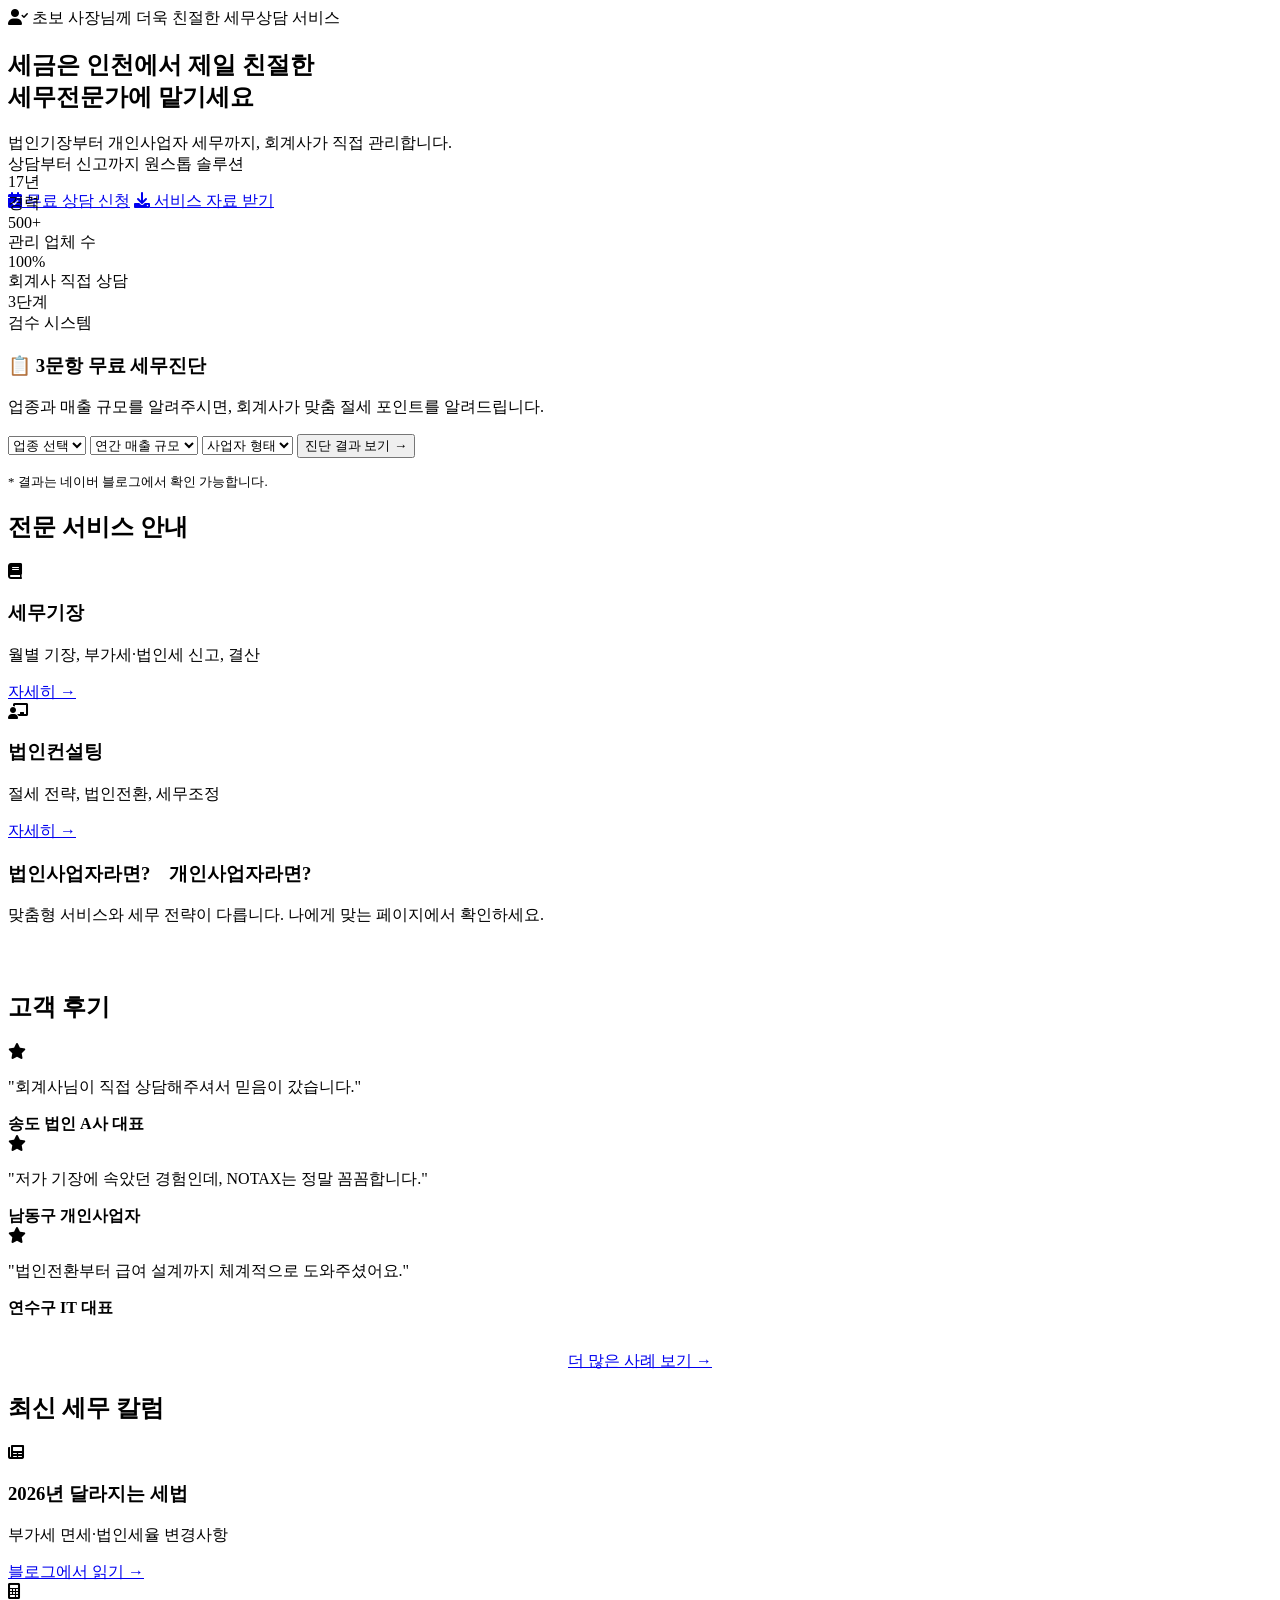
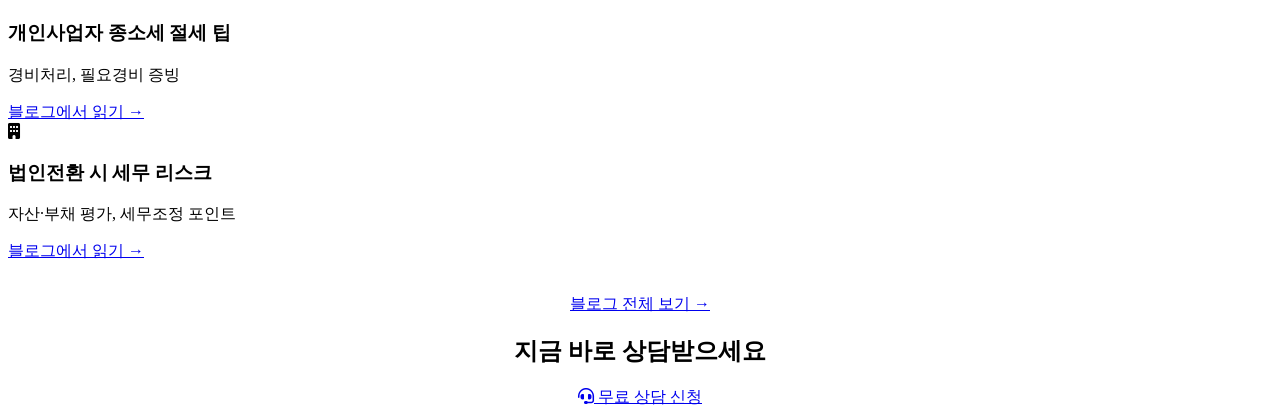
==== commit d4313eec: "ui update" ====
--- a/index.html
+++ b/index.html
@@ -3,11 +3,11 @@
 <head>
     <meta charset="UTF-8">
     <meta name="viewport" content="width=device-width, initial-scale=1.0">
-    <title>NOTAX 세무회계 | 인천 세무사 김광수</title>
+    <title>인일회계법인 NOTAX | 김광수 회계사</title>
     <meta name="description" content="17년 경력 김광수 회계사가 직접 상담하는 인천 남동구·연수구·송도 지역 특화 세무회계. 법인·개인사업자 기장, 세무조정, 절세컨설팅.">
     <link href="https://fonts.googleapis.com/css2?family=Inter:wght@300..800&display=swap" rel="stylesheet">
     <link rel="stylesheet" href="https://cdnjs.cloudflare.com/ajax/libs/font-awesome/6.0.0-beta3/css/all.min.css">
-    <link rel="stylesheet" href="css/style.css">
+    <link rel="stylesheet" href="/notaxkorea/css/style.css">
 </head>
 <body>
 <div id="header"></div>
@@ -18,7 +18,7 @@
             <h1>세금은 인천에서 제일 친절한<br>세무전문가에 맡기세요</h1>
             <p>법인기장부터 개인사업자 세무까지, 회계사가 직접 관리합니다.<br>상담부터 신고까지 원스톱 솔루션</p>
             <div class="cta-group">
-                <a href="contact.html" class="btn-primary"><i class="fas fa-calendar-check"></i> 무료 상담 신청</a>
+                <a href="/notaxkorea/contact.html" class="btn-primary"><i class="fas fa-calendar-check"></i> 무료 상담 신청</a>
                 <a href="#" class="btn-outline naver-blog-link" data-category="blog-main"><i class="fas fa-download"></i> 서비스 자료 받기</a>
             </div>
         </div>
@@ -66,8 +66,8 @@
         <div class="container">
             <h2 class="section-title">전문 서비스 안내</h2>
             <div class="card-grid">
-                <div class="card"><i class="fas fa-book"></i><h3>세무기장</h3><p>월별 기장, 부가세·법인세 신고, 결산</p><a href="solution/book.html" class="btn-sm">자세히 →</a></div>
-                <div class="card"><i class="fas fa-chalkboard-user"></i><h3>법인컨설팅</h3><p>절세 전략, 법인전환, 세무조정</p><a href="solution/consulting.html" class="btn-sm">자세히 →</a></div>
+                <div class="card"><i class="fas fa-book"></i><h3>세무기장</h3><p>월별 기장, 부가세·법인세 신고, 결산</p><a href="/notaxkorea/solution/book.html" class="btn-sm">자세히 →</a></div>
+                <div class="card"><i class="fas fa-chalkboard-user"></i><h3>법인컨설팅</h3><p>절세 전략, 법인전환, 세무조정</p><a href="/notaxkorea/solution/consulting.html" class="btn-sm">자세히 →</a></div>
             </div>
         </div>
     </section>
@@ -77,8 +77,8 @@
             <h3>법인사업자라면? &nbsp;&nbsp; 개인사업자라면?</h3>
             <p>맞춤형 서비스와 세무 전략이 다릅니다. 나에게 맞는 페이지에서 확인하세요.</p>
             <div class="cta-group" style="margin-top:24px">
-                <a href="target/corporate.html" class="btn-outline" style="border-color:#fff; color:#fff">법인사업자 바로가기 →</a>
-                <a href="target/sole.html" class="btn-outline" style="border-color:#fff; color:#fff">개인사업자 바로가기 →</a>
+                <a href="/notaxkorea/target/corporate.html" class="btn-outline" style="border-color:#fff; color:#fff">법인사업자 바로가기 →</a>
+                <a href="/notaxkorea/target/sole.html" class="btn-outline" style="border-color:#fff; color:#fff">개인사업자 바로가기 →</a>
             </div>
         </div>
     </section>
@@ -91,7 +91,7 @@
                 <div class="card"><i class="fas fa-star"></i><p>"저가 기장에 속았던 경험인데, NOTAX는 정말 꼼꼼합니다."</p><strong>남동구 개인사업자</strong></div>
                 <div class="card"><i class="fas fa-star"></i><p>"법인전환부터 급여 설계까지 체계적으로 도와주셨어요."</p><strong>연수구 IT 대표</strong></div>
             </div>
-            <div class="center-btn" style="text-align:center; margin-top:32px;"><a href="cases.html" class="btn-outline">더 많은 사례 보기 →</a></div>
+            <div class="center-btn" style="text-align:center; margin-top:32px;"><a href="/notaxkorea/cases.html" class="btn-outline">더 많은 사례 보기 →</a></div>
         </div>
     </section>
 
@@ -103,18 +103,18 @@
                 <div class="blog-card"><i class="fas fa-calculator"></i><h3>개인사업자 종소세 절세 팁</h3><p>경비처리, 필요경비 증빙</p><a href="#" class="naver-blog-link btn-sm" data-category="blog2">블로그에서 읽기 →</a></div>
                 <div class="blog-card"><i class="fas fa-building"></i><h3>법인전환 시 세무 리스크</h3><p>자산·부채 평가, 세무조정 포인트</p><a href="#" class="naver-blog-link btn-sm" data-category="blog3">블로그에서 읽기 →</a></div>
             </div>
-            <div class="center-btn" style="text-align:center; margin-top:32px;"><a href="blog.html" class="btn-outline">블로그 전체 보기 →</a></div>
+            <div class="center-btn" style="text-align:center; margin-top:32px;"><a href="/notaxkorea/blog.html" class="btn-outline">블로그 전체 보기 →</a></div>
         </div>
     </section>
 
     <section style="background: var(--gray-bg); text-align:center;">
         <div class="container">
             <h2 class="section-title">지금 바로 상담받으세요</h2>
-            <a href="contact.html" class="btn-primary"><i class="fas fa-headset"></i> 무료 상담 신청</a>
+            <a href="/notaxkorea/contact.html" class="btn-primary"><i class="fas fa-headset"></i> 무료 상담 신청</a>
         </div>
     </section>
 </main>
 <div id="footer"></div>
-<script src="js/main.js"></script>
+<script src="/notaxkorea/js/main.js"></script>
 </body>
 </html>
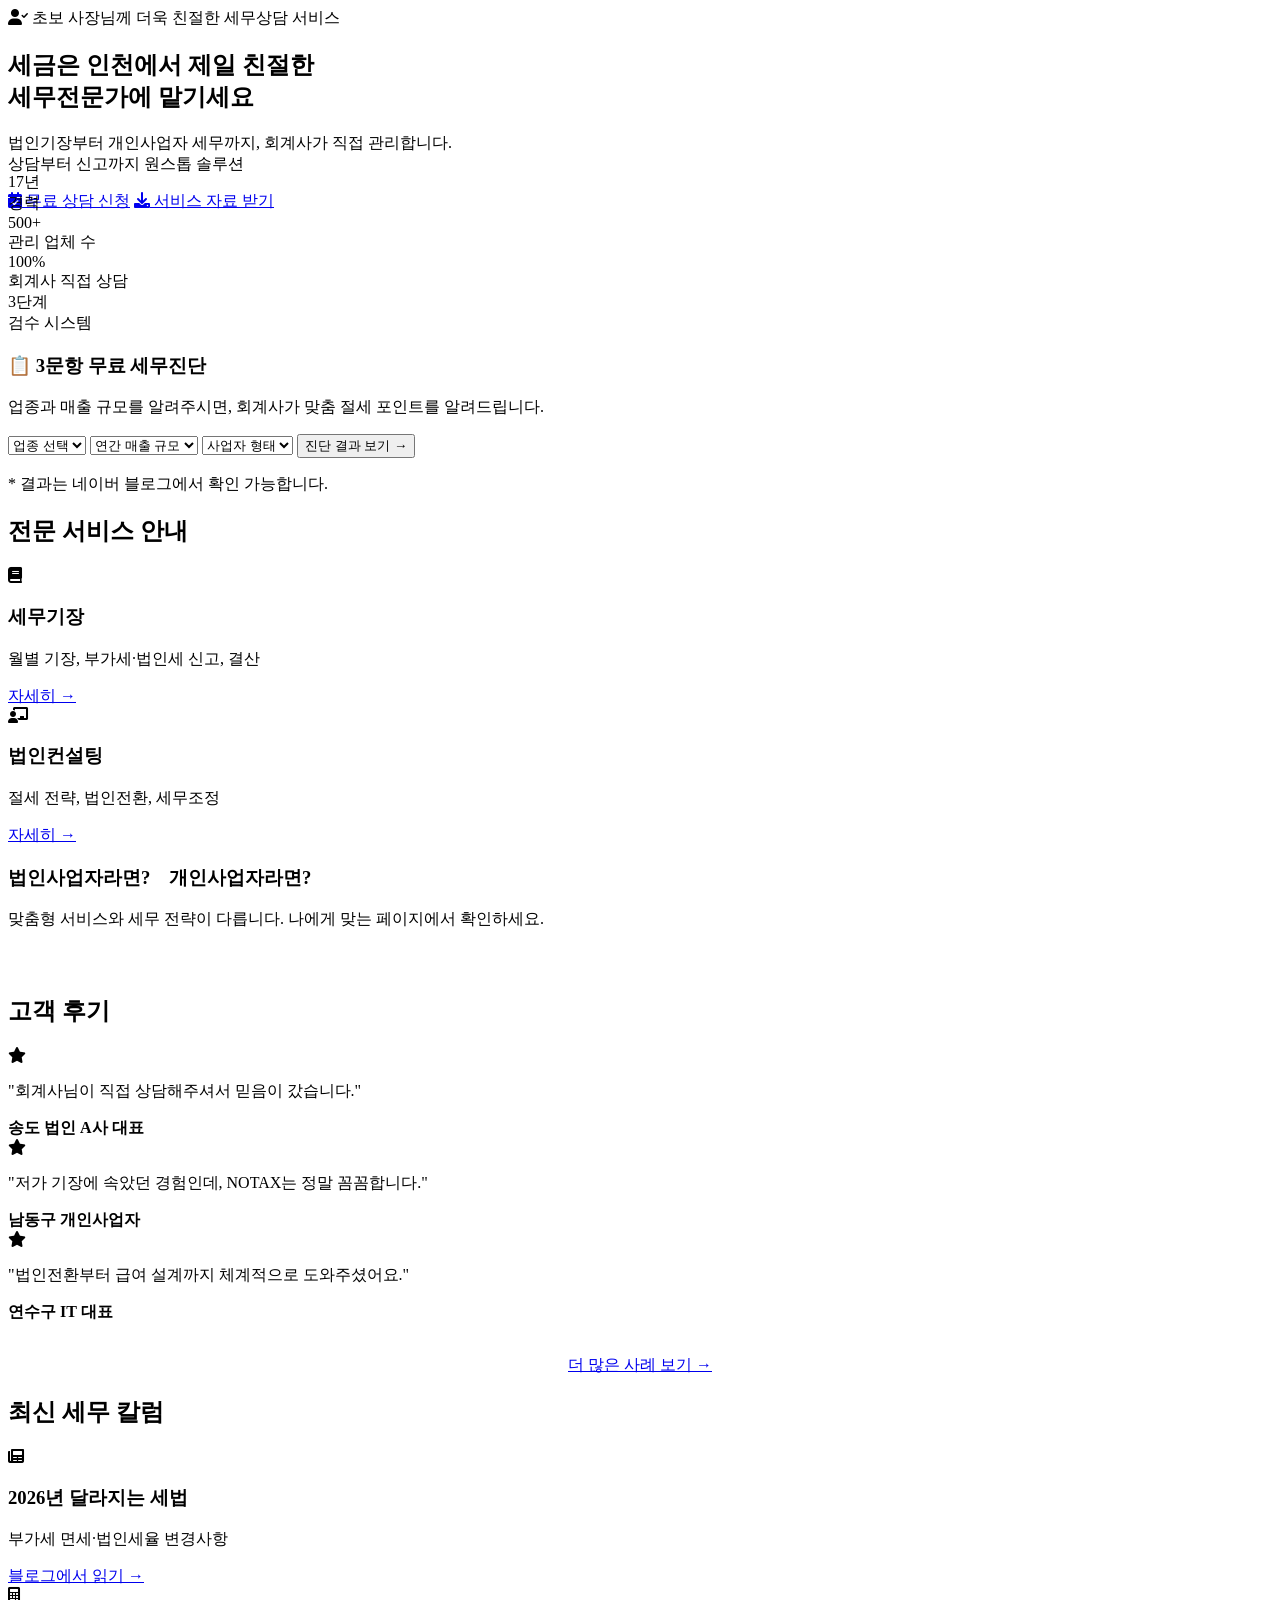
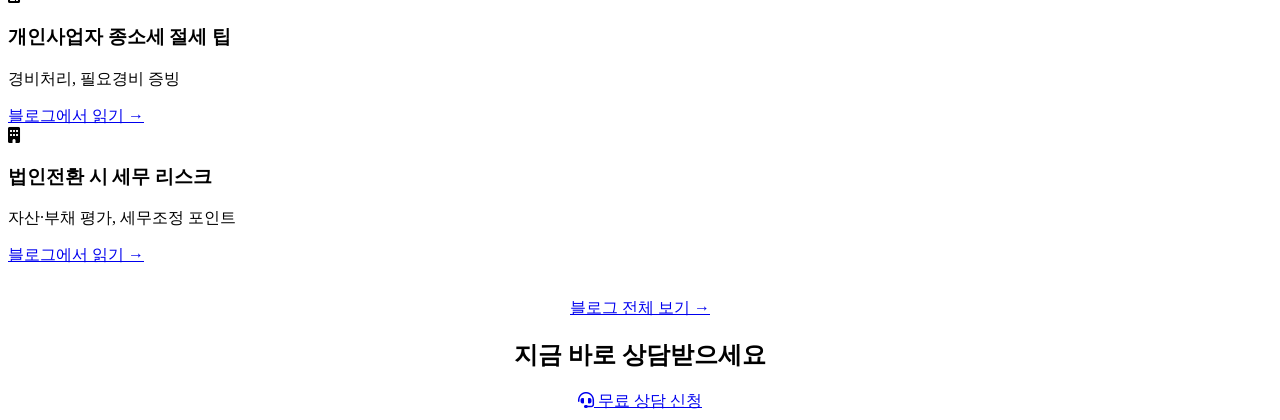
==== commit f6dcac9c: "ui date" ====
--- a/index.html
+++ b/index.html
@@ -4,7 +4,6 @@
     <meta charset="UTF-8">
     <meta name="viewport" content="width=device-width, initial-scale=1.0">
     <title>인일회계법인 NOTAX | 김광수 회계사</title>
-    <meta name="description" content="17년 경력 김광수 회계사가 직접 상담하는 인천 남동구·연수구·송도 지역 특화 세무회계. 법인·개인사업자 기장, 세무조정, 절세컨설팅.">
     <link href="https://fonts.googleapis.com/css2?family=Inter:wght@300..800&display=swap" rel="stylesheet">
     <link rel="stylesheet" href="https://cdnjs.cloudflare.com/ajax/libs/font-awesome/6.0.0-beta3/css/all.min.css">
     <link rel="stylesheet" href="/notaxkorea/css/style.css">
@@ -19,7 +18,7 @@
             <p>법인기장부터 개인사업자 세무까지, 회계사가 직접 관리합니다.<br>상담부터 신고까지 원스톱 솔루션</p>
             <div class="cta-group">
                 <a href="/notaxkorea/contact.html" class="btn-primary"><i class="fas fa-calendar-check"></i> 무료 상담 신청</a>
-                <a href="#" class="btn-outline naver-blog-link" data-category="blog-main"><i class="fas fa-download"></i> 서비스 자료 받기</a>
+                <a href="https://blog.naver.com/notaxcpa" target="_blank" rel="noopener noreferrer" class="btn-outline"><i class="fas fa-download"></i> 서비스 자료 받기</a>
             </div>
         </div>
     </section>
@@ -41,23 +40,18 @@
                 <form id="quickDiagnosis">
                     <div class="diag-row">
                         <select id="industry" required>
-                            <option value="">업종 선택</option>
-                            <option>제조업</option><option>도소매업</option><option>서비스업</option>
-                            <option>건설업</option><option>프리랜서</option>
+                            <option value="">업종 선택</option><option>제조업</option><option>도소매업</option><option>서비스업</option><option>건설업</option><option>프리랜서</option>
                         </select>
                         <select id="revenue" required>
-                            <option value="">연간 매출 규모</option>
-                            <option>1억 미만</option><option>1억~5억</option>
-                            <option>5억~10억</option><option>10억 이상</option>
+                            <option value="">연간 매출 규모</option><option>1억 미만</option><option>1억~5억</option><option>5억~10억</option><option>10억 이상</option>
                         </select>
                         <select id="businessType" required>
-                            <option value="">사업자 형태</option>
-                            <option>개인사업자</option><option>법인사업자</option>
+                            <option value="">사업자 형태</option><option>개인사업자</option><option>법인사업자</option>
                         </select>
                         <button type="submit" class="btn-primary">진단 결과 보기 →</button>
                     </div>
                 </form>
-                <p class="small" style="margin-top:16px; font-size:0.8rem; color:var(--text-muted);">* 결과는 네이버 블로그에서 확인 가능합니다.</p>
+                <p class="small" style="margin-top:16px;">* 결과는 네이버 블로그에서 확인 가능합니다.</p>
             </div>
         </div>
     </section>
@@ -99,11 +93,11 @@
         <div class="container">
             <h2 class="section-title">최신 세무 칼럼</h2>
             <div class="blog-grid">
-                <div class="blog-card"><i class="fas fa-newspaper"></i><h3>2026년 달라지는 세법</h3><p>부가세 면세·법인세율 변경사항</p><a href="#" class="naver-blog-link btn-sm" data-category="blog1">블로그에서 읽기 →</a></div>
-                <div class="blog-card"><i class="fas fa-calculator"></i><h3>개인사업자 종소세 절세 팁</h3><p>경비처리, 필요경비 증빙</p><a href="#" class="naver-blog-link btn-sm" data-category="blog2">블로그에서 읽기 →</a></div>
-                <div class="blog-card"><i class="fas fa-building"></i><h3>법인전환 시 세무 리스크</h3><p>자산·부채 평가, 세무조정 포인트</p><a href="#" class="naver-blog-link btn-sm" data-category="blog3">블로그에서 읽기 →</a></div>
+                <div class="blog-card"><i class="fas fa-newspaper"></i><h3>2026년 달라지는 세법</h3><p>부가세 면세·법인세율 변경사항</p><a href="https://blog.naver.com/notaxcpa" target="_blank" rel="noopener noreferrer" class="btn-sm">블로그에서 읽기 →</a></div>
+                <div class="blog-card"><i class="fas fa-calculator"></i><h3>개인사업자 종소세 절세 팁</h3><p>경비처리, 필요경비 증빙</p><a href="https://blog.naver.com/notaxcpa" target="_blank" rel="noopener noreferrer" class="btn-sm">블로그에서 읽기 →</a></div>
+                <div class="blog-card"><i class="fas fa-building"></i><h3>법인전환 시 세무 리스크</h3><p>자산·부채 평가, 세무조정 포인트</p><a href="https://blog.naver.com/notaxcpa" target="_blank" rel="noopener noreferrer" class="btn-sm">블로그에서 읽기 →</a></div>
             </div>
-            <div class="center-btn" style="text-align:center; margin-top:32px;"><a href="/notaxkorea/blog.html" class="btn-outline">블로그 전체 보기 →</a></div>
+            <div class="center-btn" style="text-align:center; margin-top:32px;"><a href="/notaxkorea/contact.html" class="btn-outline">블로그 전체 보기 →</a></div>
         </div>
     </section>
 
